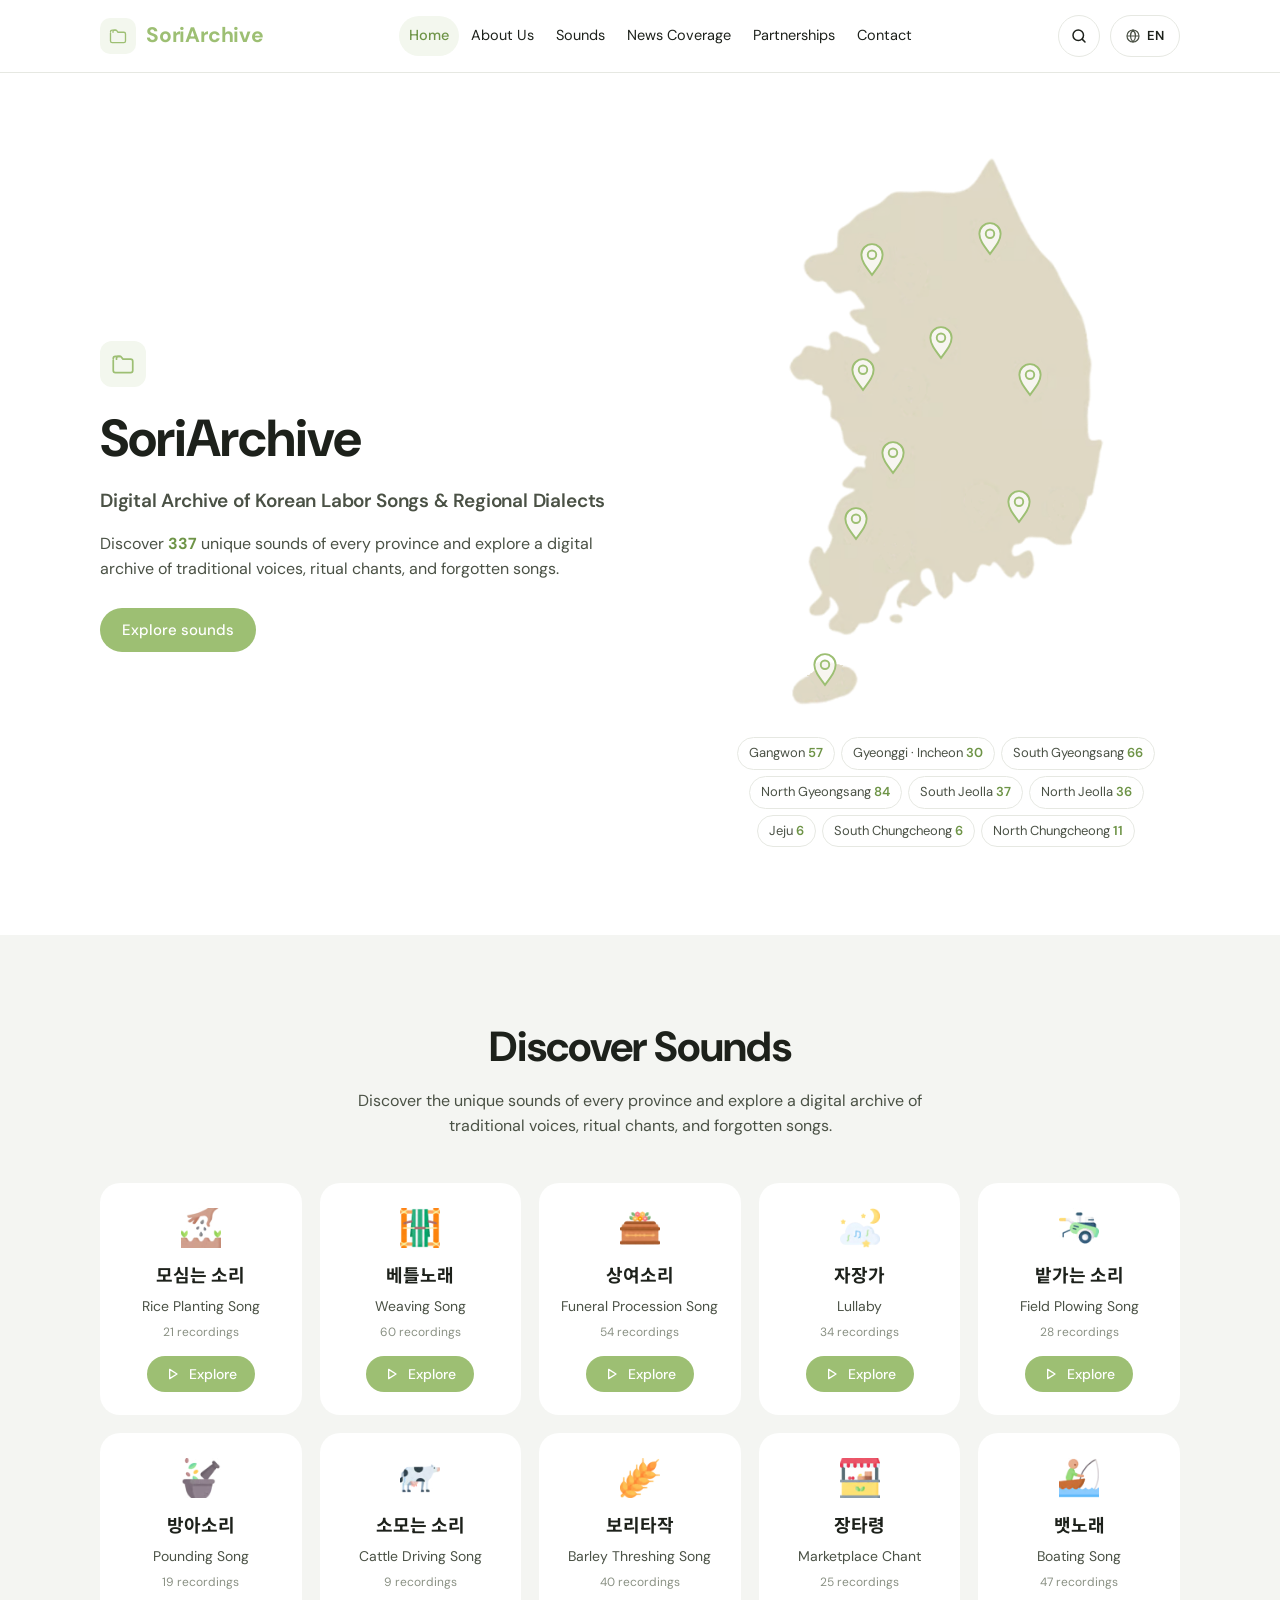
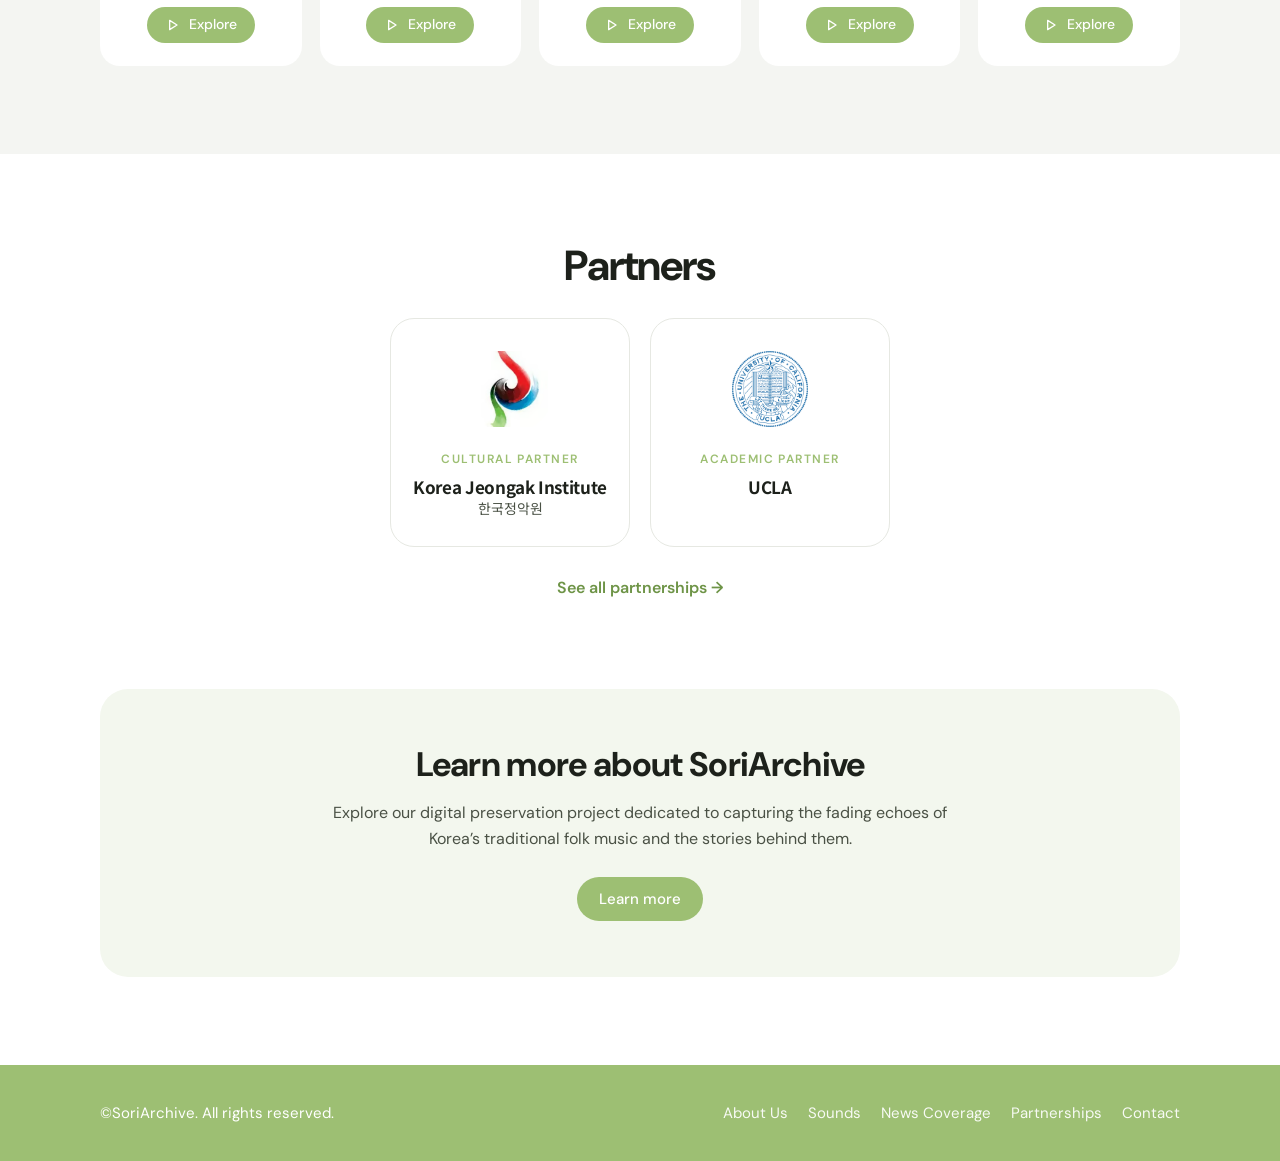
==== index.html @ 33281d65 "Add files via upload" ====
<!doctype html>
<html lang="en">
<head>
<meta charset="utf-8">
<meta name="viewport" content="width=device-width, initial-scale=1, viewport-fit=cover">
<title>SoriArchive</title>
<meta name="description" content="Digital archive of Korean labor songs and regional dialects.">
<link rel="icon" href="assets/img/favicon.svg" type="image/svg+xml">
<link rel="preconnect" href="https://fonts.googleapis.com"><link rel="preconnect" href="https://fonts.gstatic.com" crossorigin>
<link rel="stylesheet" href="https://fonts.googleapis.com/css2?family=DM+Sans:opsz,wght@9..40,400;9..40,500;9..40,600;9..40,700&family=Noto+Sans+KR:wght@400;500;700&family=Noto+Serif+KR:wght@700&display=swap">
<link rel="stylesheet" href="assets/style.css">
</head>
<body data-page="home" data-base="">
<header id="site-header"></header>

<main data-view="home">
  <section class="hero">
    <div class="wrap">
      <div class="reveal">
        <div class="hero-icon"><svg viewBox="0 0 24 24" fill="none" stroke="currentColor" stroke-width="1.6" stroke-linecap="round" stroke-linejoin="round"><path d="M3 8.5V18a2 2 0 0 0 2 2h14a2 2 0 0 0 2-2V9.5a2 2 0 0 0-2-2h-7L10 5H5a2 2 0 0 0-2 2"/><path d="M6 7.5V6.6A1.6 1.6 0 0 1 7.6 5H9"/></svg></div>
        <h1>SoriArchive</h1>
        <p class="sub" data-ko="한국 노동요와 지역 방언 디지털 아카이브">Digital Archive of Korean Labor Songs &amp; Regional Dialects</p>
        <p data-ko="각 지역의 고유한 소리 <span class=&quot;count&quot; data-total>337</span>곡을 만나보세요. 전통의 목소리, 의례의 노래, 잊혀가는 민요를 담은 디지털 아카이브입니다.">Discover <span class="count" data-total>337</span> unique sounds of every province and explore a digital archive of traditional voices, ritual chants, and forgotten songs.</p>
        <div class="hero-ctas">
          <a class="btn" href="sounds/" data-route="sounds" data-ko="소리 둘러보기">Explore sounds</a>
        </div>
      </div>
      <div class="reveal d2">
        <div class="map-wrap" id="korea-map"></div>
        <div class="region-legend" id="region-legend" aria-label="Browse by region"></div>
      </div>
    </div>
  </section>

  <section class="band section">
    <div class="wrap">
      <div class="section-head">
        <h2 data-ko="소리 발견하기">Discover Sounds</h2>
        <p data-ko="각 지역의 고유한 소리와 전통의 목소리, 의례의 노래, 잊혀가는 민요를 만나보세요.">Discover the unique sounds of every province and explore a digital archive of traditional voices, ritual chants, and forgotten songs.</p>
      </div>
      <div class="genre-grid" id="genre-grid"></div>
    </div>
  </section>

  <section class="section partners">
    <div class="wrap">
      <div class="section-head" style="margin-bottom:28px"><h2 data-ko="협력 기관">Partners</h2></div>
      <div class="partner-mini" id="partner-mini"></div>
      <a class="text-link" href="partnerships/" data-route="partnerships" data-ko="파트너십 전체 보기 →">See all partnerships →</a>
    </div>
  </section>

  <section class="section" style="padding-top:0">
    <div class="wrap">
      <div class="cta-box">
        <h2 data-ko="SoriArchive 더 알아보기">Learn more about SoriArchive</h2>
        <p data-ko="한국 전통 민요의 사라져가는 울림과 그 이야기를 기록하는 디지털 보존 프로젝트를 소개합니다.">Explore our digital preservation project dedicated to capturing the fading echoes of Korea’s traditional folk music and the stories behind them.</p>
        <a class="btn" href="about/" data-route="about" data-ko="더 알아보기">Learn more</a>
      </div>
    </div>
  </section>
</main>

<footer id="site-footer"></footer>
<script src="assets/data.js"></script>
<script src="assets/content.js"></script>
<script src="assets/site.js"></script>
</body>
</html>
---- assets/style.css ----
/* SoriArchive — airy archive layout: white header, pale-grey bands, soft-green accents */
:root{
  --green:#9DBF73;        /* brand accent (buttons, labels, footer) */
  --green-deep:#6E9447;   /* text-safe green */
  --green-soft:#F3F7EE;   /* tinted card fill */
  --green-line:#E2EBD6;
  --ink:#1D211B;
  --ink-2:#4A5145;
  --ink-3:#8A9184;
  --page:#F4F5F2;         /* grey band, slightly green-biased */
  --white:#FFFFFF;
  --line:#E6E8E2;
  --map:#E0DACB;
  --radius:20px;
  --font:"DM Sans","Noto Sans KR","Apple SD Gothic Neo","Malgun Gothic",system-ui,sans-serif;
  --kr:"Noto Sans KR","DM Sans","Apple SD Gothic Neo","Malgun Gothic",sans-serif;
  color-scheme:light;
}
*{box-sizing:border-box}
html{scroll-behavior:smooth}
body{margin:0;font-family:var(--font);color:var(--ink);background:var(--white);font-size:16px;line-height:1.6;-webkit-font-smoothing:antialiased}
img{max-width:100%;display:block}
a{color:inherit}
button{font:inherit;cursor:pointer}
:focus-visible{outline:2px solid var(--green-deep);outline-offset:3px;border-radius:6px}
[hidden]{display:none!important}
h1,h2,h3{text-wrap:balance;letter-spacing:-.02em;line-height:1.15;margin:0}
.ko,:lang(ko) .kr-tight{word-break:keep-all}
html[lang="ko"] body{word-break:keep-all}

.wrap{width:100%;max-width:1120px;margin:0 auto;padding-left:max(20px,env(safe-area-inset-left,0px));padding-right:max(20px,env(safe-area-inset-right,0px))}

/* ---------- Header ---------- */
body::before{content:"";position:fixed;inset:0 0 auto;height:env(safe-area-inset-top,0px);z-index:60;background:var(--white)}
.site-header{position:sticky;top:env(safe-area-inset-top,0px);z-index:50;background:rgba(255,255,255,.88);backdrop-filter:saturate(1.4) blur(12px);-webkit-backdrop-filter:saturate(1.4) blur(12px);border-bottom:1px solid var(--line)}
.site-header .wrap{display:flex;align-items:center;gap:24px;height:72px}
.brand{display:flex;align-items:center;gap:10px;text-decoration:none;font-weight:700;font-size:21px;color:var(--green);letter-spacing:-.01em;flex-shrink:0}
.brand-mark{width:36px;height:36px;border-radius:10px;background:var(--green-soft);display:grid;place-items:center;color:var(--green)}
.brand-mark svg{width:20px;height:20px}
.nav{display:flex;gap:6px;margin:0 auto}
.nav a{text-decoration:none;font-size:15px;color:var(--ink);padding:8px 14px;border-radius:999px;transition:background .2s,color .2s}
.nav a:hover{background:var(--green-soft)}
.nav a[aria-current="page"]{color:var(--green-deep);background:var(--green-soft);font-weight:500}
.header-tools{display:flex;align-items:center;gap:10px}
.search{position:relative;display:flex;align-items:center}
.search svg{position:absolute;left:14px;width:17px;height:17px;color:var(--ink);pointer-events:none}
.search input{width:220px;height:42px;border:1px solid var(--line);border-radius:999px;padding:0 16px 0 40px;font:inherit;font-size:14px;background:var(--white);color:var(--ink);transition:border-color .2s,width .3s}
.search input::placeholder{color:var(--ink)}
.search input:focus{outline:none;border-color:var(--green);width:250px}
.lang-pill{display:inline-flex;align-items:center;gap:6px;height:42px;padding:0 14px;border-radius:999px;background:var(--white);border:1px solid var(--line);font-size:13px;font-weight:600;color:var(--ink);letter-spacing:.04em}
.lang-pill svg{width:16px;height:16px;color:var(--ink-2)}
.lang-pill:hover{border-color:var(--green)}
.icon-btn{width:42px;height:42px;border-radius:50%;border:1px solid var(--line);background:var(--white);place-items:center;color:var(--ink)}
.icon-btn svg{width:18px;height:18px}
.icon-btn:hover{border-color:var(--green)}
.search-btn{display:none}
.menu-btn{display:none;width:42px;height:42px;border-radius:50%;border:1px solid var(--line);background:var(--white);place-items:center}
.menu-btn svg{width:20px;height:20px}

/* ---------- Mobile menu ---------- */
.mobile-menu{position:fixed;inset:0;z-index:100;background:var(--white);display:flex;flex-direction:column;padding-top:env(safe-area-inset-top,0px);padding-bottom:env(safe-area-inset-bottom,0px);padding-left:max(20px,env(safe-area-inset-left,0px));padding-right:max(20px,env(safe-area-inset-right,0px));overflow-y:auto}
.mm-top{display:flex;align-items:center;justify-content:space-between;height:72px;flex-shrink:0}
.mm-close{width:44px;height:44px;border-radius:50%;border:1px solid var(--line);background:var(--white);display:grid;place-items:center}
.mm-close svg{width:20px;height:20px}
.mm-lang{display:flex;background:var(--page);border-radius:12px;padding:4px;gap:4px;margin:8px 0 12px}
.mm-lang button{flex:1;height:40px;border:0;border-radius:9px;background:transparent;font-weight:600;font-size:14px;color:var(--ink-2)}
.mm-lang button[aria-pressed="true"]{background:var(--white);color:var(--ink);box-shadow:0 1px 3px rgba(0,0,0,.08)}
.mm-links{list-style:none;margin:0;padding:0}
.mm-links a{display:flex;align-items:center;justify-content:space-between;padding:20px 2px;font-size:22px;font-weight:600;text-decoration:none;border-bottom:1px solid var(--line);letter-spacing:-.01em}
.mm-links a svg{width:22px;height:22px;color:var(--green)}
.mm-links a[aria-current="page"]{color:var(--green-deep)}
body.menu-open{overflow:hidden}

/* ---------- Buttons ---------- */
.btn{display:inline-flex;align-items:center;justify-content:center;gap:8px;height:44px;padding:0 22px;border-radius:999px;border:0;background:var(--green);color:#fff;font-weight:500;font-size:15px;text-decoration:none;transition:background .2s,transform .2s,box-shadow .2s}
.btn:hover{background:#8BB060;transform:translateY(-1px);box-shadow:0 6px 16px -6px rgba(110,148,71,.55)}
.btn svg{width:16px;height:16px}
.btn-sm{height:36px;padding:0 18px;font-size:14px}
.btn-ghost{background:var(--white);color:var(--ink);border:1px solid var(--line)}
.btn-ghost:hover{background:var(--green-soft);box-shadow:none}

/* ---------- Footer ---------- */
.site-footer{background:var(--green);color:#fff}
.site-footer .wrap{display:flex;flex-wrap:wrap;align-items:center;justify-content:space-between;gap:16px;padding-block:36px;font-size:15px}
.site-footer nav{display:flex;flex-wrap:wrap;gap:20px}
.site-footer a{text-decoration:none;opacity:.92}
.site-footer a:hover{opacity:1;text-decoration:underline}

/* ---------- Home ---------- */
.hero .wrap{display:grid;grid-template-columns:1.1fr .9fr;align-items:center;gap:40px;padding-block:72px 88px}
.hero-icon{width:46px;height:46px;border-radius:12px;background:var(--green-soft);color:var(--green);display:grid;place-items:center;margin-bottom:22px}
.hero-icon svg{width:26px;height:26px}
.hero h1{font-size:clamp(38px,5vw,52px);font-weight:700}
.hero .sub{font-size:19px;font-weight:600;margin:18px 0 14px;letter-spacing:-.01em}
.hero p{color:var(--ink-2);max-width:34em;margin:0 0 26px}
.hero .count{color:var(--green-deep);font-weight:700}
.hero-ctas{display:flex;gap:10px;flex-wrap:wrap}
.map-wrap{position:relative;max-width:360px;margin:0 auto;width:100%}
.map-wrap svg{width:100%;height:auto;overflow:visible}
.map-land{fill:var(--map)}
.pin{cursor:pointer}
.pin path{fill:#fff;stroke:var(--green);stroke-width:1.6;transition:fill .2s}
.pin circle.dot{fill:none;stroke:var(--green);stroke-width:1.6}
.pin circle.halo{fill:var(--green);opacity:0;transform-box:fill-box;transform-origin:center}
.pin:hover path,.pin:focus path{fill:var(--green)}
.pin:hover circle.dot,.pin:focus circle.dot{stroke:#fff}
.pin:focus{outline:none}
@media (prefers-reduced-motion:no-preference){
  .pin circle.halo{animation:halo 3.2s ease-out infinite}
  .pin{transition:transform .2s}
}
@keyframes halo{0%{opacity:.35;transform:scale(.4)}70%,100%{opacity:0;transform:scale(2.2)}}
.map-tip{position:absolute;pointer-events:none;background:var(--ink);color:#fff;font-size:13px;font-weight:500;padding:6px 10px;border-radius:8px;white-space:nowrap;transform:translate(-50%,-130%);opacity:0;transition:opacity .15s}
.map-tip.show{opacity:1}
.map-caption{text-align:center;font-size:13px;color:var(--ink-3);margin-top:10px}

.band{background:var(--page)}
.section{padding-block:88px}
.section-head{text-align:center;max-width:620px;margin:0 auto 44px}
.section-head h2{font-size:clamp(30px,4vw,42px);font-weight:700}
.section-head p{color:var(--ink-2);margin:16px 0 0}
.eyebrow{font-size:13px;letter-spacing:.14em;text-transform:uppercase;color:var(--green);font-weight:500;margin-bottom:14px;display:block}

.genre-grid{display:grid;grid-template-columns:repeat(5,minmax(0,1fr));gap:18px}
.genre-card{background:var(--white);border-radius:var(--radius);padding:24px 14px 22px;text-align:center;display:flex;flex-direction:column;align-items:center;gap:6px;text-decoration:none;border:1px solid transparent;transition:transform .25s,box-shadow .25s,border-color .25s}
.genre-card:hover{transform:translateY(-4px);box-shadow:0 14px 30px -18px rgba(60,80,40,.35);border-color:var(--green-line)}
.genre-emoji{font-size:34px;line-height:1;height:40px;display:grid;place-items:center;transition:transform .3s}
.genre-emoji img{width:40px;height:40px;object-fit:contain}
.genre-card:hover .genre-emoji{transform:scale(1.12) rotate(-4deg)}
.genre-ko{font-family:var(--kr);font-weight:700;font-size:18px;margin-top:6px}
.genre-en{font-size:14px;color:var(--ink-2)}
.genre-count{font-size:12px;color:var(--ink-3)}
.genre-card .btn{margin-top:8px}

.partners{text-align:center}
.partner{display:inline-flex;flex-direction:column;align-items:center;gap:6px;text-decoration:none}
.partner-logo{width:96px;height:96px;display:grid;place-items:center}
.partner-logo img{max-height:96px}
.partner .ko{font-family:var(--kr);font-weight:600;font-size:16px;margin-top:8px}
.partner .en{color:var(--ink-2)}

.cta-box{background:var(--green-soft);border-radius:28px;padding:56px 32px;text-align:center;position:relative;overflow:hidden}
.cta-box h2{font-size:clamp(26px,3.4vw,34px)}
.cta-box p{color:var(--ink-2);max-width:620px;margin:16px auto 26px}
.cta-wave{position:absolute;inset:auto 0 0 0;height:60px;opacity:.5;pointer-events:none}

/* ---------- Page header (inner pages) ---------- */
.page-head{text-align:center;padding-block:88px 40px}
.page-head h1{font-size:clamp(36px,5.4vw,56px);font-weight:700}
.page-head p{color:var(--ink-2);max-width:640px;margin:20px auto 0;font-size:17px}

/* ---------- Sounds ---------- */
.filters{display:flex;gap:14px;align-items:center;flex-wrap:wrap;margin-bottom:12px}
.field-sel{flex:1 1 260px;display:flex;align-items:center;gap:10px;min-width:0}
.field-sel .ico{font-size:28px;line-height:1;flex-shrink:0}
.select{position:relative;flex:1;min-width:0}
.select select{appearance:none;-webkit-appearance:none;width:100%;height:52px;border:1px solid var(--line);border-radius:999px;padding:0 44px 0 20px;font:inherit;font-size:16px;background:var(--white);color:var(--ink)}
.select select:focus{outline:none;border-color:var(--green)}
.select select.empty{color:var(--ink-3)}
.select svg{position:absolute;right:18px;top:50%;width:16px;height:16px;transform:translateY(-50%);pointer-events:none;color:var(--ink-3)}
.reset{height:52px;padding:0 22px;border-radius:999px;border:1px solid var(--line);background:var(--white);display:inline-flex;align-items:center;gap:8px;font-size:16px;color:var(--ink)}
.reset svg{width:18px;height:18px;transition:transform .5s}
.reset:hover{border-color:var(--green)}
.reset:hover svg{transform:rotate(-180deg)}
.result-bar{display:flex;flex-wrap:wrap;justify-content:space-between;gap:10px;align-items:center;margin:20px 0 18px;font-size:14px;color:var(--ink-3)}
.result-bar strong{color:var(--ink);font-variant-numeric:tabular-nums}
.chips{display:flex;flex-wrap:wrap;gap:8px}
.chip{display:inline-flex;align-items:center;gap:6px;font-size:13px;padding:5px 12px;border-radius:999px;background:var(--green-soft);color:var(--green-deep);border:0}
.chip svg{width:12px;height:12px}

.sound-list{display:flex;flex-direction:column;gap:18px;padding-bottom:96px}
.sound{background:var(--green-soft);border:1px solid var(--green-line);border-radius:24px;padding:30px 30px 26px;transition:box-shadow .25s}
.sound:hover{box-shadow:0 12px 32px -22px rgba(60,80,40,.4)}
.sound dl{display:grid;grid-template-columns:120px minmax(0,1fr);gap:14px 18px;margin:0}
.sound dt{color:var(--green);font-weight:600;font-size:16px}
.sound dd{margin:0;font-family:var(--kr);min-width:0;overflow-wrap:anywhere}
.sound .title{font-weight:700;font-size:17px}
.sound .region{font-weight:600}
.lyrics{white-space:pre-line;line-height:1.85;color:var(--ink)}
.dialect-toggle{background:none;border:0;padding:0;font-weight:700;font-size:16px;color:var(--ink);display:inline-flex;align-items:center;gap:6px;font-family:var(--font)}
.dialect-toggle svg{width:16px;height:16px;transition:transform .25s}
.dialect-toggle[aria-expanded="true"] svg{transform:rotate(90deg)}
.dialect-body{white-space:pre-line;margin-top:10px;padding:16px 18px;background:var(--white);border-radius:14px;border:1px solid var(--green-line);line-height:1.8;color:var(--ink-2)}
.listen{display:inline-flex;align-items:center;gap:8px;color:#2D5BDB;text-decoration:none;font-weight:500}
.listen:hover{text-decoration:underline}
.listen svg{width:18px;height:18px}
.muted{color:var(--ink-3)}
.empty-state{text-align:center;padding:64px 20px;background:var(--page);border-radius:24px;color:var(--ink-2)}
.empty-state .big{font-size:40px}
mark{background:#E6F0D6;color:inherit;border-radius:3px;padding:0 2px}

/* ---------- About ---------- */
.about-page{background:var(--page);padding-block:72px 96px}
.about-stack{max-width:860px;margin:0 auto;display:flex;flex-direction:column;gap:32px}
.panel{background:var(--white);border-radius:24px;padding:44px 40px}
.panel-head{text-align:center;margin-bottom:26px}
.panel-head .emo{font-size:44px;line-height:1;display:block;margin-bottom:16px}
.panel-head .emo-box{width:46px;height:46px;border-radius:12px;background:var(--green-soft);color:var(--green);display:inline-grid;place-items:center;margin-bottom:18px}
.panel-head .emo-box svg{width:26px;height:26px}
.panel-head h2{font-size:clamp(28px,3.6vw,40px);font-weight:700}
.panel p{margin:0 0 18px;color:var(--ink-2)}
.panel p:last-child{margin-bottom:0}
.panel ul{margin:0 0 20px;padding-left:22px;color:var(--ink-2)}
.panel li{margin:4px 0}
.panel li strong,.panel p strong{color:var(--ink)}
.pillars{display:grid;grid-template-columns:repeat(3,minmax(0,1fr));gap:16px;margin-top:26px}
.pillar{background:var(--green-soft);border-radius:18px;padding:26px 16px;text-align:center;display:flex;flex-direction:column;align-items:center;gap:10px}
.pillar svg{width:34px;height:34px;color:var(--green)}
.pillar b{font-weight:600}
.pillar span{font-size:13px;color:var(--ink-3)}
.team{display:grid;grid-template-columns:minmax(0,1fr) minmax(0,1.2fr);gap:36px;align-items:center}
.member{text-align:center}
.avatar{width:180px;height:180px;border-radius:50%;background:#E3E5E1;margin:0 auto 18px;display:grid;place-items:center;overflow:hidden}
.avatar img{width:100%;height:100%;object-fit:cover}
.avatar svg{width:120px;height:120px;color:#A9B1AC;margin-top:30px}
.member h3{font-size:24px;font-weight:700}
.member .role{color:var(--green);margin-top:6px}

/* ---------- Contact ---------- */
.contact-page{background:var(--page);padding-bottom:96px}
.contact-page .page-head{padding-block:96px 44px}
.form-card{max-width:860px;margin:0 auto;background:var(--white);border-radius:24px;border:1px solid var(--line);padding:48px 52px}
.form-grid{display:grid;grid-template-columns:repeat(2,minmax(0,1fr));gap:22px 24px}
.form-grid .full{grid-column:1/-1}
.field label{display:block;font-size:16px;margin-bottom:10px}
.field label .req{color:var(--green)}
.field input,.field textarea{width:100%;border:1px solid var(--line);border-radius:16px;padding:0 18px;height:56px;font:inherit;background:var(--white);color:var(--ink);transition:border-color .2s,box-shadow .2s}
.field textarea{height:180px;padding:14px 18px;resize:vertical}
.field input:focus,.field textarea:focus{outline:none;border-color:var(--green);box-shadow:0 0 0 4px var(--green-soft)}
.drop{display:flex;align-items:center;justify-content:center;gap:10px;min-height:56px;border:1px dashed #CFD6C6;border-radius:16px;padding:12px 18px;cursor:pointer;text-align:center;transition:background .2s,border-color .2s}
.drop:hover,.drop.over{background:var(--green-soft);border-color:var(--green)}
.drop svg{width:20px;height:20px;color:var(--green);flex-shrink:0}
.drop input{position:absolute;width:1px;height:1px;opacity:0;pointer-events:none}
.drop .fname{font-weight:500;color:var(--green-deep);overflow-wrap:anywhere}
.hint{font-size:13px;color:var(--ink-3);margin-top:8px}
.send{width:100%;height:56px;margin-top:32px;font-size:17px}
.send[disabled]{opacity:.7;cursor:progress}
.form-note{margin-top:16px;padding:14px 18px;border-radius:14px;font-size:15px}
.form-note.ok{background:var(--green-soft);color:var(--green-deep)}
.form-note.info{background:#F1F3F7;color:var(--ink-2)}
.success{text-align:center;padding:24px 0}
.success .tick{width:64px;height:64px;border-radius:50%;background:var(--green-soft);color:var(--green);display:grid;place-items:center;margin:0 auto 18px}
.success .tick svg{width:32px;height:32px}
.success h2{font-size:28px;margin-bottom:10px}
.success p{color:var(--ink-2);margin:0 0 22px}
.contact-alt{text-align:center;margin-top:24px;color:var(--ink-3);font-size:15px}

/* ---------- 404 ---------- */
.nf{min-height:60vh;display:grid;place-items:center;text-align:center;padding-block:96px}
.nf .code{font-size:clamp(84px,16vw,150px);font-weight:700;color:var(--green);letter-spacing:-.04em;line-height:1}
.nf .wave{display:flex;gap:5px;justify-content:center;align-items:center;height:40px;margin:16px 0 24px}
.nf .wave i{width:5px;border-radius:3px;background:var(--green-line);height:8px}
.nf h1{font-size:28px;margin-bottom:10px}
.nf p{color:var(--ink-2);margin:0 0 26px}

/* ---------- Reveal ---------- */
@media (prefers-reduced-motion:no-preference){
  .reveal{animation:rise .7s cubic-bezier(.2,.7,.2,1) both}
  .reveal.d1{animation-delay:.08s}.reveal.d2{animation-delay:.16s}.reveal.d3{animation-delay:.24s}
}
@keyframes rise{from{transform:translateY(14px)}to{transform:none}}

/* ---------- Responsive ---------- */
@media (max-width:1100px){
  .header-tools .search{display:none}
  .search-btn{display:grid}
  .nav a{padding:8px 11px}
}
@media (max-width:1000px){
  .genre-grid{grid-template-columns:repeat(3,minmax(0,1fr))}
}
@media (max-width:820px){
  .nav,.search-btn{display:none}
  .menu-btn{display:grid}
  .header-tools{margin-left:auto}
  .site-header .wrap{height:64px}
}
@media (max-width:760px){
  .hero .wrap{grid-template-columns:1fr;padding-block:48px 64px}
  .map-wrap{max-width:280px}
  .genre-grid{grid-template-columns:repeat(2,minmax(0,1fr));gap:12px}
  .section{padding-block:64px}
  .sound{padding:22px 20px}
  .sound dl{grid-template-columns:1fr;gap:4px}
  .sound dd{margin-bottom:10px}
  .panel{padding:32px 22px}
  .pillars{grid-template-columns:1fr}
  .team{grid-template-columns:1fr;text-align:left}
  .form-card{padding:28px 20px}
  .form-grid{grid-template-columns:1fr}
  .filters .reset{width:100%;justify-content:center}
  .page-head{padding-block:56px 28px}
  .site-footer .wrap{flex-direction:column;align-items:flex-start}
}

/* ---------- v2 additions ---------- */
.map-wrap{position:relative;max-width:340px;aspect-ratio:385/650;margin:0 auto}
.map-img{width:100%;height:100%;object-fit:contain;user-select:none;-webkit-user-drag:none}
.map-wrap .pin{position:absolute;width:26px;height:34px;padding:0;border:0;background:none;transform:translate(-50%,-100%);cursor:pointer;color:var(--green)}
.map-wrap .pin svg{width:100%;height:100%;overflow:visible;position:relative;z-index:1;transition:transform .2s}
.map-wrap .pin path{fill:rgba(255,255,255,.75);stroke:currentColor;stroke-width:1.8;transition:fill .2s}
.map-wrap .pin circle{fill:none;stroke:currentColor;stroke-width:1.8;transition:stroke .2s}
.map-wrap .pin .halo{position:absolute;left:50%;bottom:-4px;width:22px;height:9px;margin-left:-11px;border-radius:50%;background:var(--green);opacity:0}
.map-wrap .pin:hover svg,.map-wrap .pin:focus-visible svg,.map-wrap .pin.lit svg{transform:translateY(-4px) scale(1.12)}
.map-wrap .pin:hover path,.map-wrap .pin:focus-visible path,.map-wrap .pin.lit path{fill:var(--green)}
.map-wrap .pin:hover circle,.map-wrap .pin:focus-visible circle,.map-wrap .pin.lit circle{stroke:#fff}
.map-wrap .pin:hover,.map-wrap .pin:focus-visible,.map-wrap .pin.lit{z-index:5}
.pin-tip{position:absolute;left:50%;bottom:calc(100% + 6px);transform:translateX(-50%) translateY(4px);background:var(--ink);color:#fff;font-size:12.5px;font-weight:500;padding:6px 10px;border-radius:8px;white-space:nowrap;opacity:0;pointer-events:none;transition:opacity .15s,transform .15s;font-family:var(--font)}
.map-wrap .pin:hover .pin-tip,.map-wrap .pin:focus-visible .pin-tip,.map-wrap .pin.lit .pin-tip{opacity:1;transform:translateX(-50%)}
@media (prefers-reduced-motion:no-preference){
  .map-wrap .pin .halo{animation:halo2 3s ease-out infinite;animation-delay:var(--d,0s)}
  .map-wrap .pin{animation:drop .6s cubic-bezier(.3,1.4,.5,1) both;animation-delay:calc(.3s + var(--d,0s))}
}
@keyframes halo2{0%{opacity:.4;transform:scale(.4)}70%,100%{opacity:0;transform:scale(2)}}
@keyframes drop{from{translate:0 -14px}to{translate:0 0}}
.region-legend{display:flex;flex-wrap:wrap;justify-content:center;gap:6px;margin-top:18px;max-width:420px;margin-inline:auto}
.region-chip{font-size:13px;text-decoration:none;padding:5px 11px;border-radius:999px;border:1px solid var(--line);background:var(--white);color:var(--ink-2);transition:all .2s}
.region-chip b{color:var(--green-deep);font-weight:600;font-variant-numeric:tabular-nums}
.region-chip:hover,.region-chip:focus-visible{background:var(--green);border-color:var(--green);color:#fff}
.region-chip:hover b,.region-chip:focus-visible b{color:#fff}

.field-sel .ico img{width:36px;height:36px}
.qfield{position:relative;flex:1 1 100%}
.qfield svg{position:absolute;left:18px;top:50%;transform:translateY(-50%);width:18px;height:18px;color:var(--ink);pointer-events:none}
.qfield input{width:100%;height:52px;border:1px solid var(--line);border-radius:999px;padding:0 20px 0 48px;font:inherit;font-size:16px;color:var(--ink);background:var(--white)}
.qfield input::placeholder{color:var(--ink)}
.qfield input:focus{outline:none;border-color:var(--green);box-shadow:0 0 0 4px var(--green-soft)}
.sound{position:relative}
.sound-badge{position:absolute;top:22px;right:24px;width:44px;height:44px;border-radius:12px;background:var(--white);display:grid;place-items:center}
.sound-badge img{width:30px;height:30px}
.sound dl{padding-right:56px}
.lyrics.clamp{max-height:13.5em;overflow:hidden;-webkit-mask-image:linear-gradient(#000 70%,transparent);mask-image:linear-gradient(#000 70%,transparent)}
.more-btn{background:none;border:0;padding:6px 0 0;color:var(--green-deep);font-weight:600;font-size:14px}
.more-btn:hover{text-decoration:underline}
.sound-actions{display:flex;flex-wrap:wrap;gap:10px 16px;align-items:center}
.play-here{display:inline-flex;align-items:center;gap:6px;height:34px;padding:0 14px;border-radius:999px;border:1px solid var(--green);background:var(--white);color:var(--green-deep);font-size:14px;font-weight:500}
.play-here svg{width:14px;height:14px}
.play-here.on,.play-here:hover{background:var(--green);color:#fff}
.player{margin-top:12px;border-radius:14px;overflow:hidden;border:1px solid var(--green-line);background:var(--white);max-width:520px}
.player iframe{display:block;width:100%;height:90px;border:0}
.load-more{display:flex;margin:-60px auto 96px}
.dialect-body strong{color:var(--ink)}
.panel-head .img-ico{width:52px;height:52px;margin:0 auto 16px}
.partner-logo img{width:96px;height:96px;object-fit:contain;border-radius:50%}
.char-count{font-size:13px;color:var(--ink-3);text-align:right;margin-top:6px;font-variant-numeric:tabular-nums}
@media (max-width:760px){
  .sound dl{padding-right:0}
  .sound-badge{top:18px;right:18px;width:38px;height:38px}
  .sound-badge img{width:26px;height:26px}
  .load-more{margin:-72px auto 72px}
}

/* text selection */
::selection{background:#D4E5BC;color:#1D211B}
::-moz-selection{background:#D4E5BC;color:#1D211B}

/* ---------- News & Partnerships ---------- */
.text-link{display:inline-block;margin-top:28px;color:var(--green-deep);font-weight:600;text-decoration:none}
.text-link:hover{text-decoration:underline}
.news-page,.partners-page{padding-bottom:96px}
.news-list{max-width:820px;margin:0 auto;display:flex;flex-direction:column;gap:36px}
.clip{position:relative;background:#FFFEFA;border:1px solid #ECE7DA;border-radius:6px;padding:40px 40px 30px;box-shadow:0 1px 0 #ECE7DA,0 18px 40px -28px rgba(70,60,30,.35);transform:rotate(-.4deg);transition:transform .3s,box-shadow .3s}
.clip:nth-child(even){transform:rotate(.35deg)}
.clip:hover{transform:rotate(0) translateY(-3px);box-shadow:0 1px 0 #ECE7DA,0 26px 50px -28px rgba(70,60,30,.45)}
.clip-tape{position:absolute;top:-12px;left:50%;width:120px;height:26px;margin-left:-60px;background:rgba(157,191,115,.38);transform:rotate(-2deg);border-radius:2px}
.clip-head{display:flex;flex-wrap:wrap;justify-content:space-between;gap:8px;padding-bottom:14px;border-bottom:2px solid var(--ink);font-size:13px;letter-spacing:.06em;text-transform:uppercase;color:var(--ink-2)}
.clip-outlet{font-weight:700;color:var(--ink);font-family:var(--kr);letter-spacing:.02em}
.clip-head time{font-variant-numeric:tabular-nums}
.clip-title{font-family:"Noto Serif KR",var(--kr);font-size:clamp(22px,3vw,30px);line-height:1.35;font-weight:700;margin-top:20px;letter-spacing:-.02em;word-break:keep-all}
.clip-title-en{color:var(--ink-2);font-size:16px;margin:8px 0 0;font-style:italic}
.clip-byline{font-size:13px;color:var(--ink-3);margin:12px 0 0}
.clip-summary{margin:18px 0 0;color:var(--ink-2);line-height:1.8;column-gap:32px}
.clip-lead .clip-summary{columns:2 260px}
.clip-foot{display:flex;flex-wrap:wrap;justify-content:space-between;align-items:center;gap:14px;margin-top:26px;padding-top:18px;border-top:1px dashed #DAD3C2}
.clip-foot .btn svg{width:15px;height:15px}
.clip-src{position:absolute;bottom:-22px;right:4px;font-size:12px;color:var(--ink-3)}

.partner-mini{display:flex;flex-wrap:wrap;justify-content:center;gap:20px}
.partner-list{max-width:900px;margin:0 auto 56px;display:grid;grid-template-columns:repeat(2,minmax(0,1fr));gap:20px}
.p-card{background:var(--white);border:1px solid var(--line);border-radius:24px;padding:30px;display:flex;flex-direction:column;gap:18px;transition:transform .25s,box-shadow .25s,border-color .25s}
.p-card:hover{transform:translateY(-3px);border-color:var(--green-line);box-shadow:0 16px 34px -24px rgba(60,80,40,.4)}
.p-card.compact{flex-direction:column;align-items:center;text-align:center;width:240px;padding:26px 20px;gap:12px}
.p-logo{width:88px;height:88px;border-radius:50%;background:var(--green-soft);display:grid;place-items:center;overflow:hidden;flex-shrink:0}
.p-logo img{width:100%;height:100%;object-fit:contain}
.p-logo img{padding:7%;background:#fff}
.mono{font-weight:700;font-size:20px;letter-spacing:.04em;color:var(--green-deep)}
.p-type{font-size:12px;letter-spacing:.12em;text-transform:uppercase;color:var(--green);font-weight:600}
.p-body h3{font-size:22px;margin-top:6px;font-family:var(--kr)}
.p-card.compact h3{font-size:17px}
.p-en{display:block;color:var(--ink-2);font-size:14px;margin-top:2px}
.p-body p{color:var(--ink-2);margin:14px 0 0}
.p-link{display:inline-flex;align-items:center;gap:6px;margin-top:14px;color:var(--green-deep);font-weight:600;font-size:14px;text-decoration:none}
.p-link svg{width:14px;height:14px}
.p-link:hover{text-decoration:underline}
.partner-cta{max-width:900px;margin:0 auto}
@media (max-width:1320px){ .header-tools .search{display:none} .search-btn{display:grid} .nav{gap:2px} .nav a{padding:8px 10px;font-size:14.5px} }
@media (max-width:960px){ .nav,.search-btn{display:none} .menu-btn{display:grid} .header-tools{margin-left:auto} }
@media (max-width:760px){
  .partner-list{grid-template-columns:1fr}
  .clip{padding:30px 22px 24px;transform:none}
  .clip:nth-child(even){transform:none}
  .p-card.compact{width:100%}
}
.nav a{white-space:nowrap}
/* icon buttons: set colors explicitly so they never inherit a light system color */
.menu-btn,.mm-close,.icon-btn,.lang-pill{color:var(--ink);background:var(--white);-webkit-appearance:none;appearance:none}
.menu-btn svg,.mm-close svg,.icon-btn svg{stroke:var(--ink);display:block}
button{color:inherit}
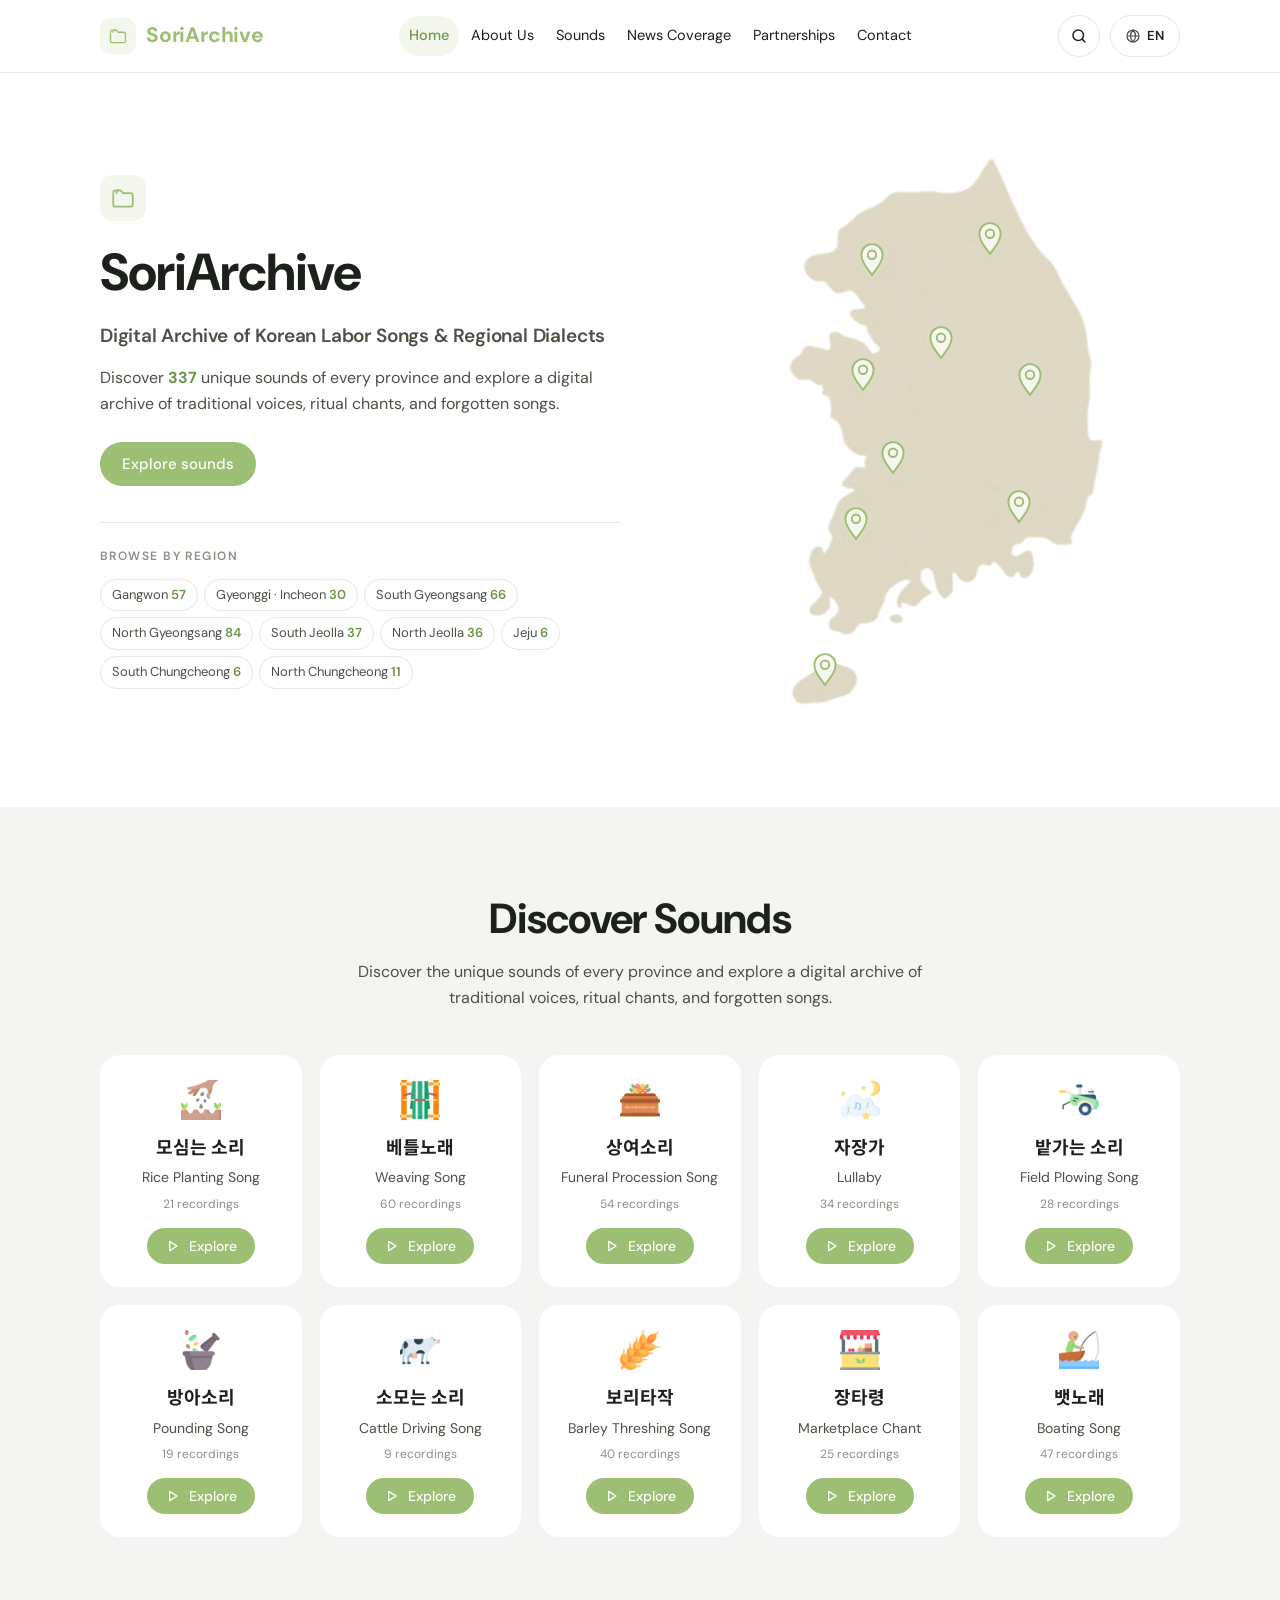
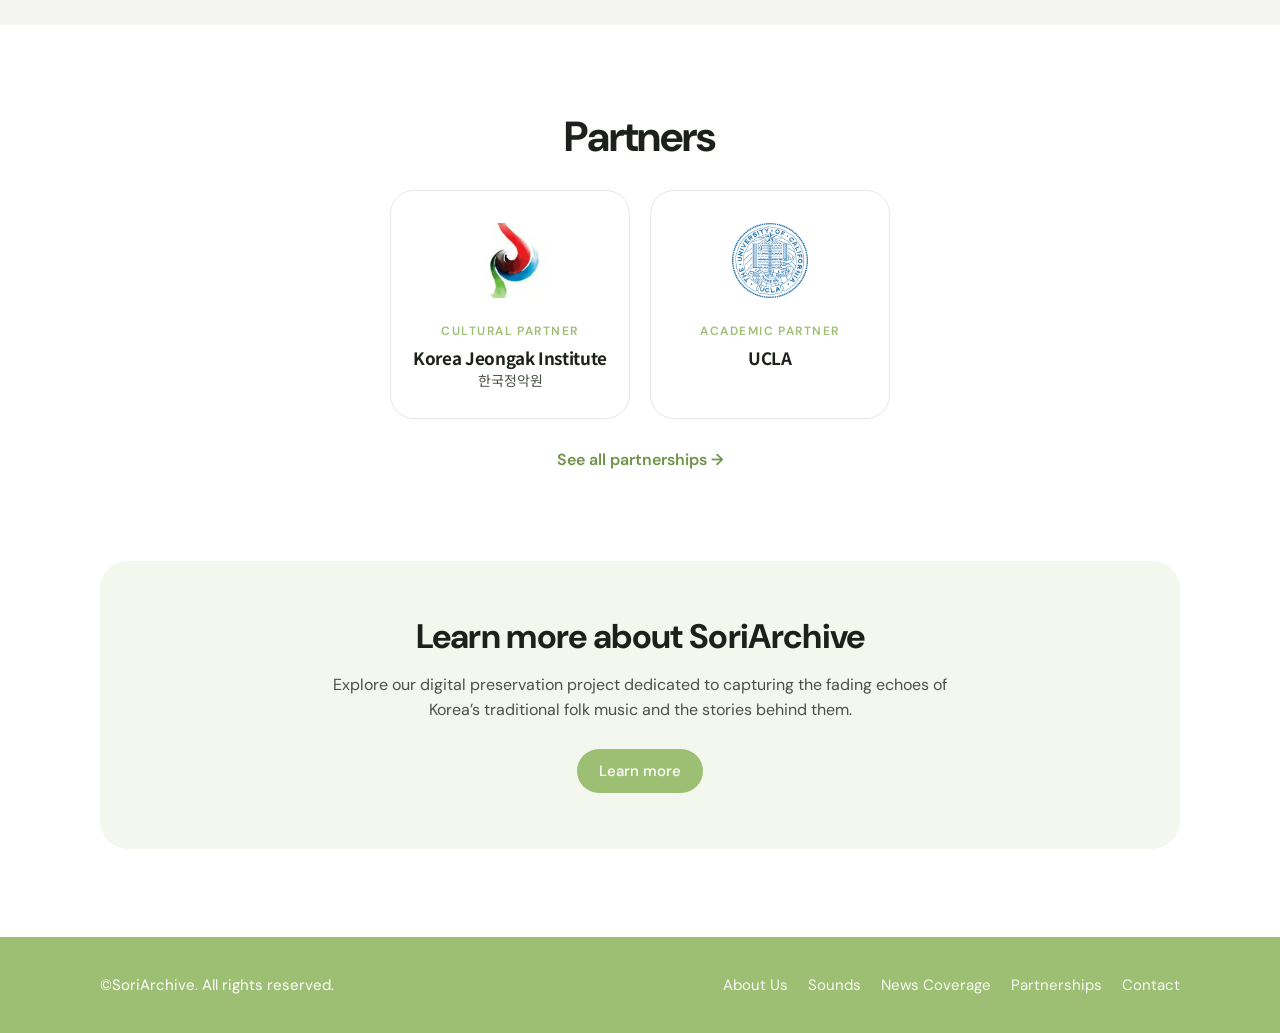
==== commit d83a598d: "Add files via upload" ====
--- a/index.html
+++ b/index.html
@@ -24,10 +24,13 @@
         <div class="hero-ctas">
           <a class="btn" href="sounds/" data-route="sounds" data-ko="소리 둘러보기">Explore sounds</a>
         </div>
+        <div class="hero-regions">
+          <span class="hero-regions-label" data-ko="지역별로 둘러보기">Browse by region</span>
+          <div class="region-legend" id="region-legend" aria-label="Browse by region"></div>
+        </div>
       </div>
       <div class="reveal d2">
         <div class="map-wrap" id="korea-map"></div>
-        <div class="region-legend" id="region-legend" aria-label="Browse by region"></div>
       </div>
     </div>
   </section>
--- a/assets/style.css
+++ b/assets/style.css
@@ -406,3 +406,12 @@
 .menu-btn,.mm-close,.icon-btn,.lang-pill{color:var(--ink);background:var(--white);-webkit-appearance:none;appearance:none}
 .menu-btn svg,.mm-close svg,.icon-btn svg{stroke:var(--ink);display:block}
 button{color:inherit}
+
+/* ---------- v3: compact header search, region list beside text ---------- */
+.header-tools .search{display:none}
+.search-btn{display:grid}
+@media (max-width:960px){ .search-btn{display:none} }
+.hero-regions{margin-top:36px;padding-top:24px;border-top:1px solid var(--line);max-width:520px}
+.hero-regions-label{display:block;font-size:12px;letter-spacing:.12em;text-transform:uppercase;color:var(--ink-3);font-weight:600;margin-bottom:12px}
+.hero-regions .region-legend{justify-content:flex-start;max-width:none;margin:0}
+@media (max-width:760px){ .hero-regions{margin-top:28px} }
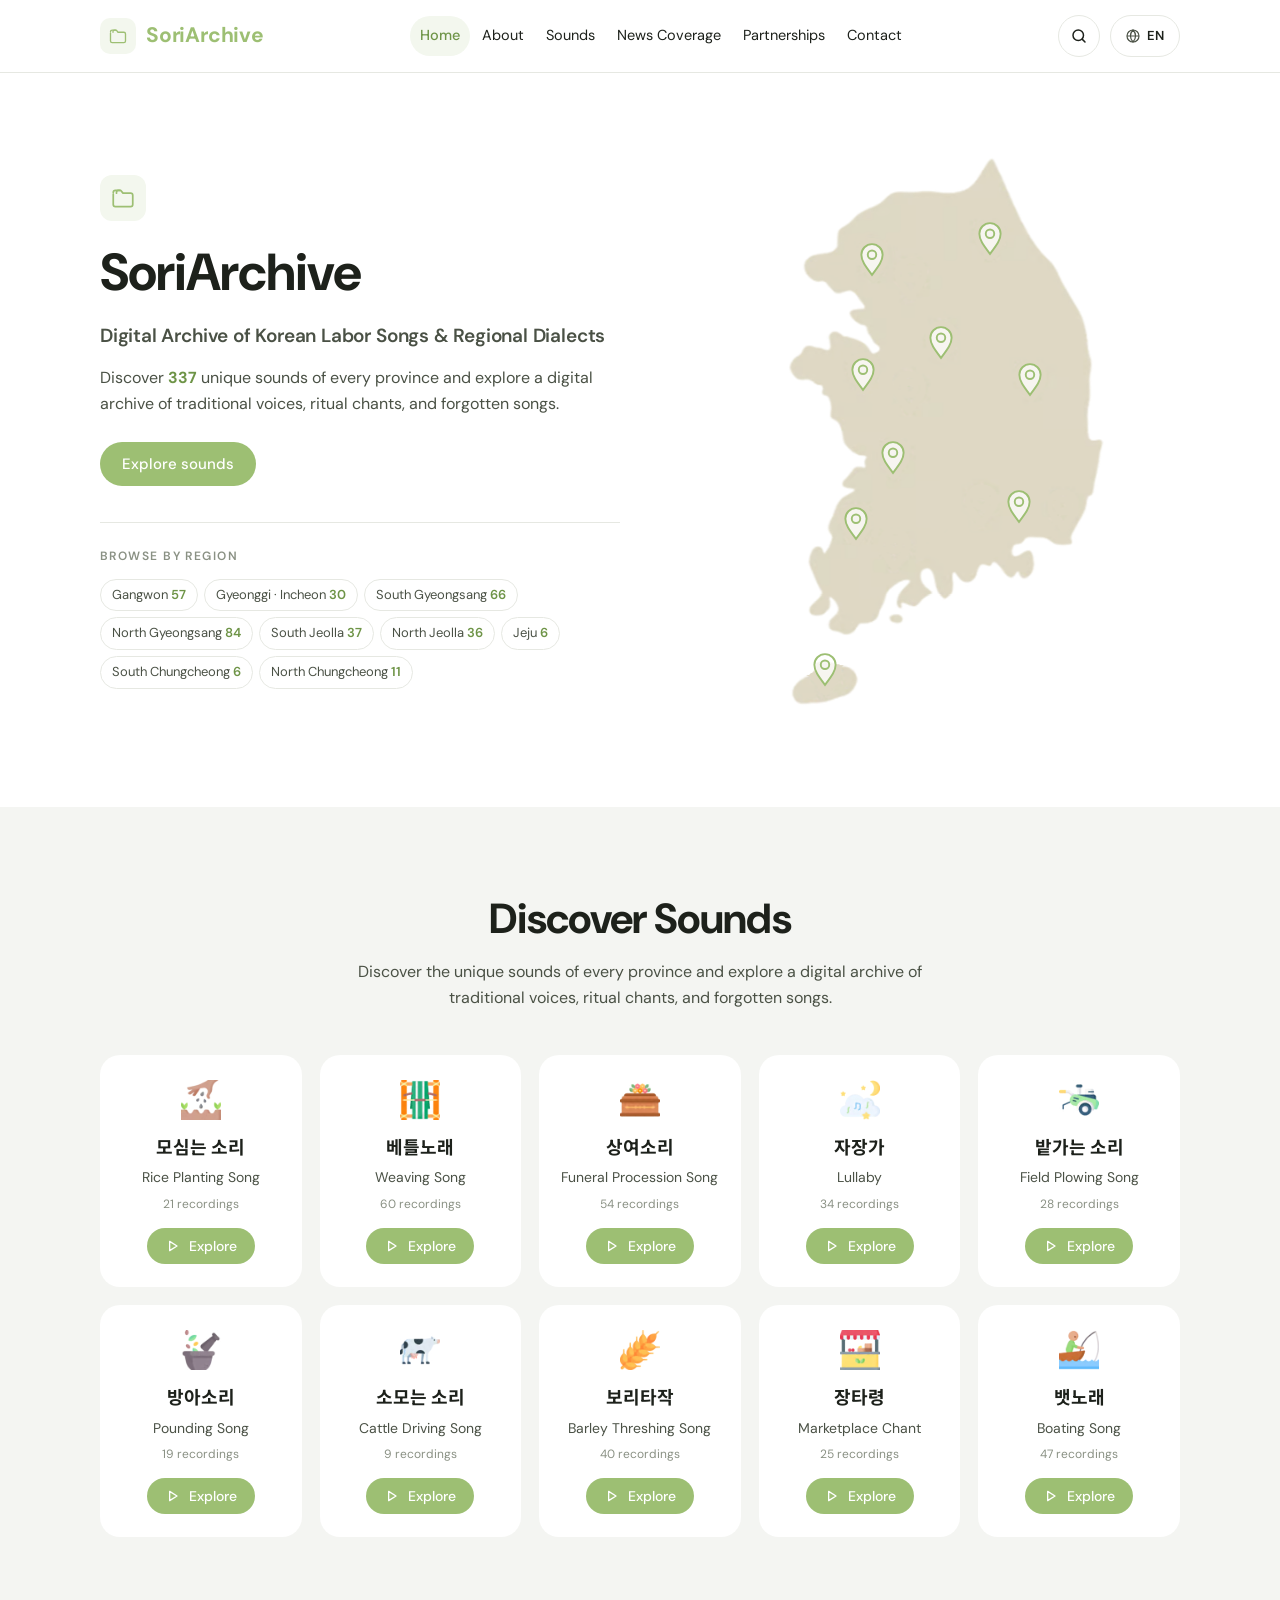
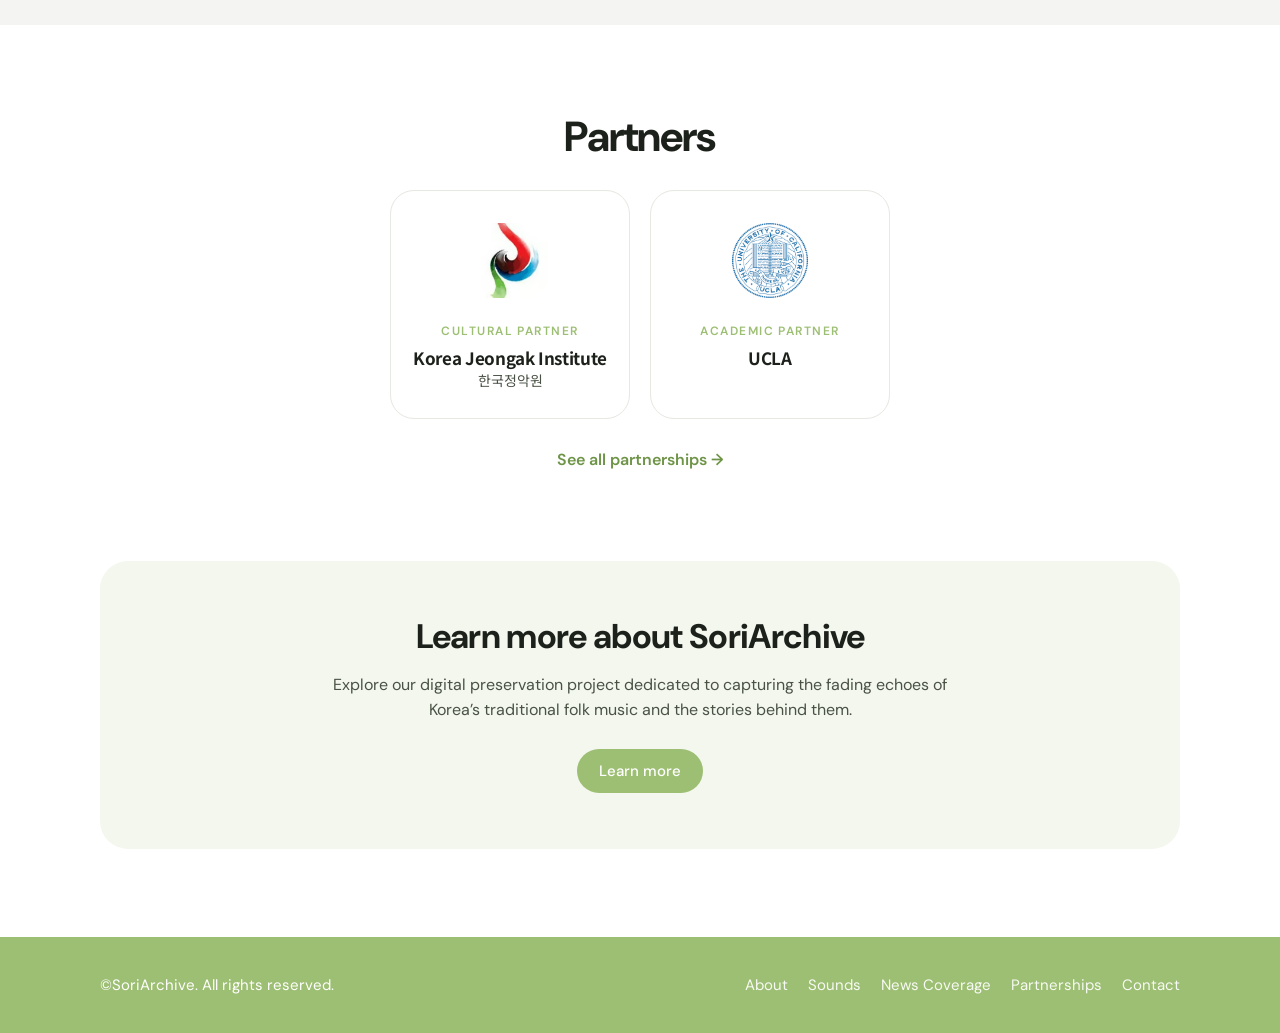
==== commit 58cab085: "Add files via upload" ====
--- a/index.html
+++ b/index.html
@@ -3,8 +3,28 @@
 <head>
 <meta charset="utf-8">
 <meta name="viewport" content="width=device-width, initial-scale=1, viewport-fit=cover">
-<title>SoriArchive</title>
-<meta name="description" content="Digital archive of Korean labor songs and regional dialects.">
+<title>SoriArchive · Korean Labor Songs &amp; Regional Dialects</title>
+<meta name="description" content="A digital archive of 337 Korean labor songs from 9 regions, with lyrics, dialect notes and recordings. 한국 노동요와 지역 방언 디지털 아카이브.">
+<!-- share -->
+<link rel="canonical" href="https://soriarchive.com/">
+<meta property="og:type" content="website">
+<meta property="og:site_name" content="SoriArchive">
+<meta property="og:title" content="SoriArchive · Korean Labor Songs &amp; Regional Dialects">
+<meta property="og:description" content="A digital archive of 337 Korean labor songs from 9 regions, with lyrics, dialect notes and recordings. 한국 노동요와 지역 방언 디지털 아카이브.">
+<meta property="og:url" content="https://soriarchive.com/">
+<meta property="og:image" content="https://soriarchive.com/assets/img/og-image.png">
+<meta property="og:image:width" content="1200">
+<meta property="og:image:height" content="630">
+<meta property="og:image:alt" content="SoriArchive — Digital Archive of Korean Labor Songs and Regional Dialects">
+<meta property="og:locale" content="en_US">
+<meta property="og:locale:alternate" content="ko_KR">
+<meta name="twitter:card" content="summary_large_image">
+<meta name="twitter:title" content="SoriArchive · Korean Labor Songs &amp; Regional Dialects">
+<meta name="twitter:description" content="A digital archive of 337 Korean labor songs from 9 regions, with lyrics, dialect notes and recordings. 한국 노동요와 지역 방언 디지털 아카이브.">
+<meta name="twitter:image" content="https://soriarchive.com/assets/img/og-image.png">
+<meta name="theme-color" content="#9DBF73">
+<link rel="apple-touch-icon" href="/assets/img/apple-touch-icon.png">
+<!-- /share -->
 <link rel="icon" href="assets/img/favicon.svg" type="image/svg+xml">
 <link rel="preconnect" href="https://fonts.googleapis.com"><link rel="preconnect" href="https://fonts.gstatic.com" crossorigin>
 <link rel="stylesheet" href="https://fonts.googleapis.com/css2?family=DM+Sans:opsz,wght@9..40,400;9..40,500;9..40,600;9..40,700&family=Noto+Sans+KR:wght@400;500;700&family=Noto+Serif+KR:wght@700&display=swap">
--- a/assets/style.css
+++ b/assets/style.css
@@ -415,3 +415,9 @@
 .hero-regions-label{display:block;font-size:12px;letter-spacing:.12em;text-transform:uppercase;color:var(--ink-3);font-weight:600;margin-bottom:12px}
 .hero-regions .region-legend{justify-content:flex-start;max-width:none;margin:0}
 @media (max-width:760px){ .hero-regions{margin-top:28px} }
+
+/* ---------- footer always at the bottom ---------- */
+html,body{min-height:100%}
+body{min-height:100vh;min-height:100dvh;display:flex;flex-direction:column}
+body > main{flex:1 0 auto}
+body > .site-footer{flex-shrink:0;margin-top:auto}
